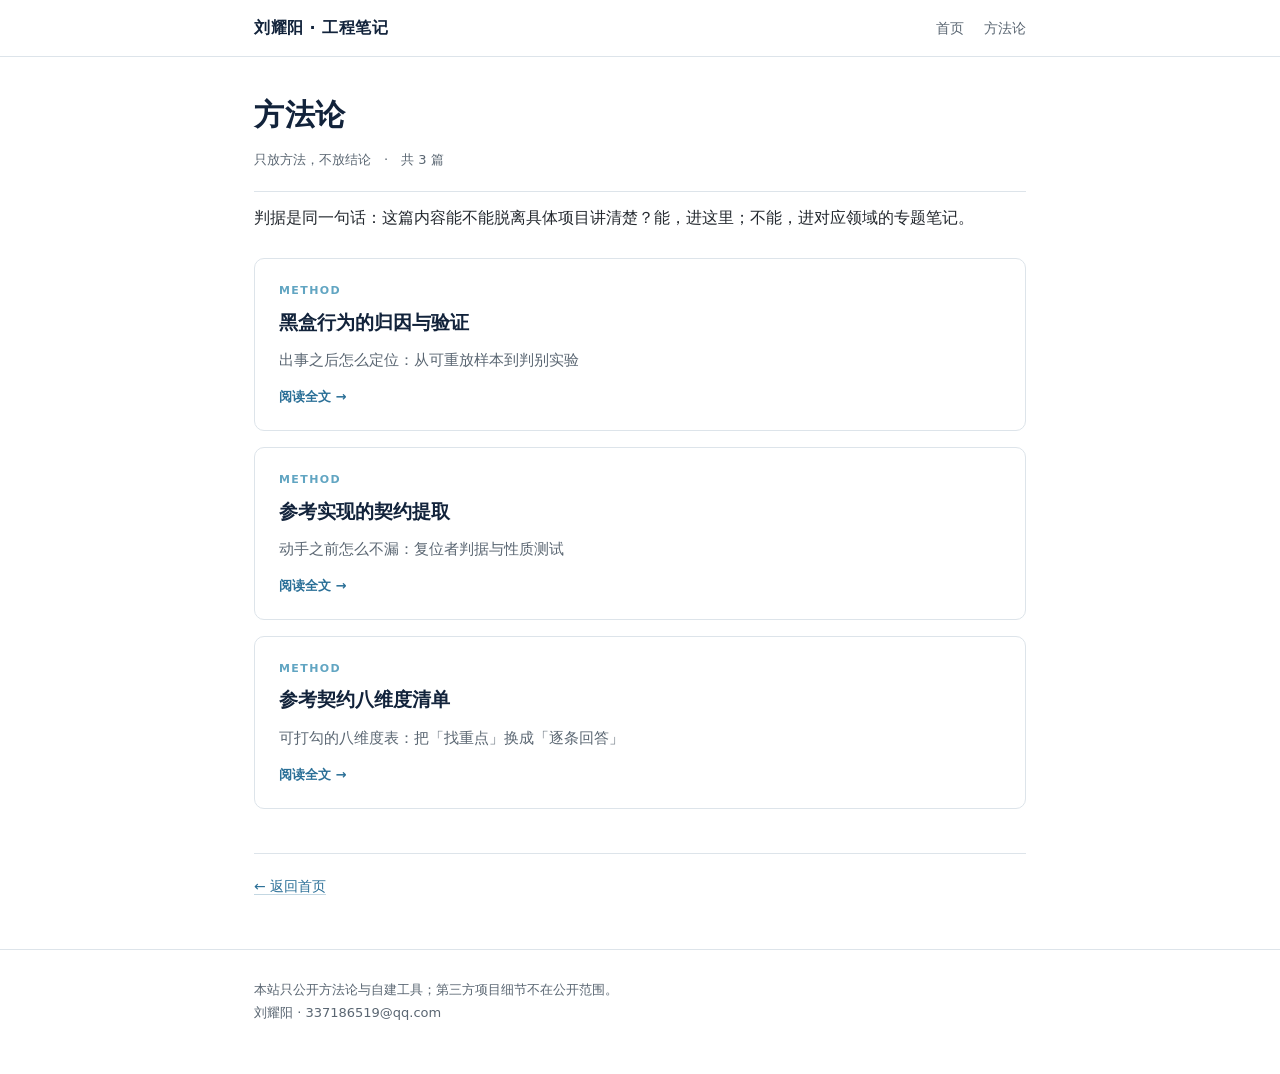
==== notes.html @ 48ca099c "feat: 排障方法论静态站首版（3 篇笔记 + 本地检索 + 首页案例）" ====
<!DOCTYPE html>
<html lang="zh-CN">
<head>
<meta charset="utf-8">
<meta name="viewport" content="width=device-width,initial-scale=1">
<title>方法论 · 刘耀阳</title>
<meta name="description" content="刘耀阳 · 排障方法论：把故障定位、参考实现契约提取沉淀成可复用的方法">
<link rel="stylesheet" href="assets/style.css">
</head>
<body>
<header class="bar"><div class="wrap"><a class="brand" href="index.html" style="border:none">刘耀阳 · 工程笔记</a><nav><a href="index.html">首页</a><a href="notes.html">方法论</a></nav></div></header>
<article><div class="wrap"><h1>方法论</h1>
<div class="meta">只放方法，不放结论　·　共 3 篇</div>
<p>判据是同一句话：这篇内容能不能脱离具体项目讲清楚？能，进这里；不能，进对应领域的专题笔记。</p>
<div class="cards" style="margin-top:26px"><a class="card" href="notes/heihe.html"><div class="tag">METHOD</div><h3>黑盒行为的归因与验证</h3><p>出事之后怎么定位：从可重放样本到判别实验</p><div class="more">阅读全文 →</div></a><a class="card" href="notes/qiyue.html"><div class="tag">METHOD</div><h3>参考实现的契约提取</h3><p>动手之前怎么不漏：复位者判据与性质测试</p><div class="more">阅读全文 →</div></a><a class="card" href="notes/badu.html"><div class="tag">METHOD</div><h3>参考契约八维度清单</h3><p>可打勾的八维度表：把「找重点」换成「逐条回答」</p><div class="more">阅读全文 →</div></a></div>
<div class="backlink"><a href="index.html">← 返回首页</a></div>
</div></article>
<footer><div class="wrap">本站只公开方法论与自建工具；第三方项目细节不在公开范围。<br>刘耀阳 · 337186519@qq.com</div></footer>
</body>
</html>
---- assets/style.css ----
:root{--ink:#12233b;--body:#23282e;--dim:#5a6672;--line:#dde4ea;--blue:#1d3557;--mid:#2a6f97;--soft:#61a5c2;--wash:#f2f6f9}
*{margin:0;padding:0;box-sizing:border-box}
html{-webkit-text-size-adjust:100%}
body{font-family:"Microsoft YaHei","PingFang SC","Hiragino Sans GB",system-ui,sans-serif;color:var(--body);background:#fff;font-size:16px;line-height:1.78}
a{color:var(--mid);text-decoration:none;border-bottom:1px solid rgba(42,111,151,.28)}
a:hover{border-bottom-color:var(--mid)}
.wrap{max-width:820px;margin:0 auto;padding:0 24px}
header.bar{position:sticky;top:0;z-index:9;background:rgba(255,255,255,.94);backdrop-filter:blur(8px);border-bottom:1px solid var(--line)}
header.bar .wrap{display:flex;align-items:center;justify-content:space-between;height:56px}
header.bar .brand{font-weight:700;color:var(--ink);letter-spacing:.5px}
header.bar nav a{font-size:14px;color:var(--dim);margin-left:20px;border:none}
header.bar nav a:hover{color:var(--mid)}
.hero{padding:64px 0 40px;border-top:4.5px solid;border-image:linear-gradient(90deg,#1d3557,#2a6f97 55%,#61a5c2) 1}
.hero h1{font-size:34px;line-height:1.25;color:var(--ink);letter-spacing:1px}
.hero .sub{margin-top:14px;font-size:17px;color:var(--dim);max-width:640px}
.hero .who{margin-top:26px;font-size:14px;color:var(--dim)}
.hero .who b{color:var(--body);font-weight:600}
section{padding:34px 0}
h2.sec{font-size:13px;letter-spacing:2px;color:var(--mid);font-weight:700;text-transform:uppercase;margin-bottom:6px}
h2.sec + .lead{color:var(--dim);font-size:15px;margin-bottom:26px}
.cards{display:grid;gap:16px}
.card{display:block;padding:22px 24px;border:1px solid var(--line);border-radius:10px;background:#fff;transition:.18s;border-bottom-width:1px}
.card:hover{border-color:var(--soft);box-shadow:0 4px 18px rgba(18,35,59,.07);transform:translateY(-2px)}
.card .tag{font-size:11px;letter-spacing:1.4px;color:var(--soft);font-weight:700}
.card h3{font-size:19px;color:var(--ink);margin:8px 0 8px;line-height:1.45}
.card p{font-size:14.5px;color:var(--dim);line-height:1.7}
.card .more{margin-top:12px;font-size:13px;color:var(--mid);font-weight:600}
.searchbox{position:relative;margin-bottom:18px}
.searchbox input{width:100%;padding:15px 46px 15px 18px;font-size:15px;font-family:inherit;color:var(--body);border:1px solid var(--line);border-radius:10px;background:var(--wash);outline:none;transition:.18s}
.searchbox input:focus{background:#fff;border-color:var(--soft);box-shadow:0 0 0 3px rgba(97,165,194,.15)}
.searchbox .ico{position:absolute;right:16px;top:50%;transform:translateY(-50%);color:var(--soft)}
.hits{font-size:13px;color:var(--dim);min-height:20px;margin-bottom:10px}
.hit{display:block;padding:14px 16px;border:1px solid var(--line);border-radius:8px;margin-bottom:10px}
.hit:hover{border-color:var(--soft)}
.hit .t{font-size:15px;font-weight:700;color:var(--ink)}
.hit .s{font-size:13.5px;color:var(--dim);margin-top:4px;line-height:1.65}
.hit em{font-style:normal;background:#fff3c4;padding:0 2px;border-radius:2px}
.pipe{margin:8px 0 0}
.stats{display:grid;grid-template-columns:repeat(4,1fr);gap:14px;margin-top:6px}
.stat{padding:16px 14px;background:var(--wash);border-radius:8px;text-align:center}
.stat .n{font-size:22px;font-weight:700;color:var(--blue);font-variant-numeric:tabular-nums}
.stat .l{font-size:12px;color:var(--dim);margin-top:4px}
footer{border-top:1px solid var(--line);margin-top:30px;padding:28px 0 50px;font-size:13px;color:var(--dim)}
footer a{border:none}
article{padding:38px 0 20px}
article h1{font-size:30px;color:var(--ink);line-height:1.35;letter-spacing:.5px}
article .meta{margin-top:12px;font-size:13px;color:var(--dim);padding-bottom:20px;border-bottom:1px solid var(--line)}
article h2{font-size:22px;color:var(--ink);margin:38px 0 12px;padding-bottom:8px;border-bottom:1.5px solid var(--blue)}
article h3{font-size:17.5px;color:var(--blue);margin:26px 0 8px}
article p{margin:12px 0}
article ul,article ol{margin:12px 0 12px 22px}
article li{margin:6px 0}
article blockquote{margin:18px 0;padding:14px 18px;background:var(--wash);border-left:3px solid var(--mid);color:#33414f;font-size:15px}
article blockquote p{margin:0}
article code{font-family:"Cascadia Mono",Consolas,monospace;font-size:13.5px;background:#eef2f6;padding:1.5px 5px;border-radius:3px;color:#1a3a5c}
article pre{background:#12233b;color:#dbe6f0;padding:16px 18px;border-radius:8px;overflow-x:auto;margin:16px 0;font-size:13px;line-height:1.7}
article pre code{background:none;color:inherit;padding:0;font-size:13px}
article table{width:100%;border-collapse:collapse;margin:18px 0;font-size:14px}
article th{background:var(--blue);color:#fff;font-weight:600;padding:10px 12px;text-align:left;font-size:13.5px}
article td{padding:9px 12px;border-bottom:1px solid var(--line);vertical-align:top}
article tr:hover td{background:#fafcfe}
article strong{color:var(--ink)}
.backlink{margin-top:44px;padding-top:20px;border-top:1px solid var(--line);font-size:14px}
@media(max-width:640px){
 .hero h1{font-size:26px}.stats{grid-template-columns:repeat(2,1fr)}
 .wrap{padding:0 18px}article h1{font-size:24px}article,table{font-size:14px}
 article table{display:block;overflow-x:auto;white-space:nowrap}
}
@media print{header.bar,.searchbox,.backlink{display:none}body{font-size:11pt}}
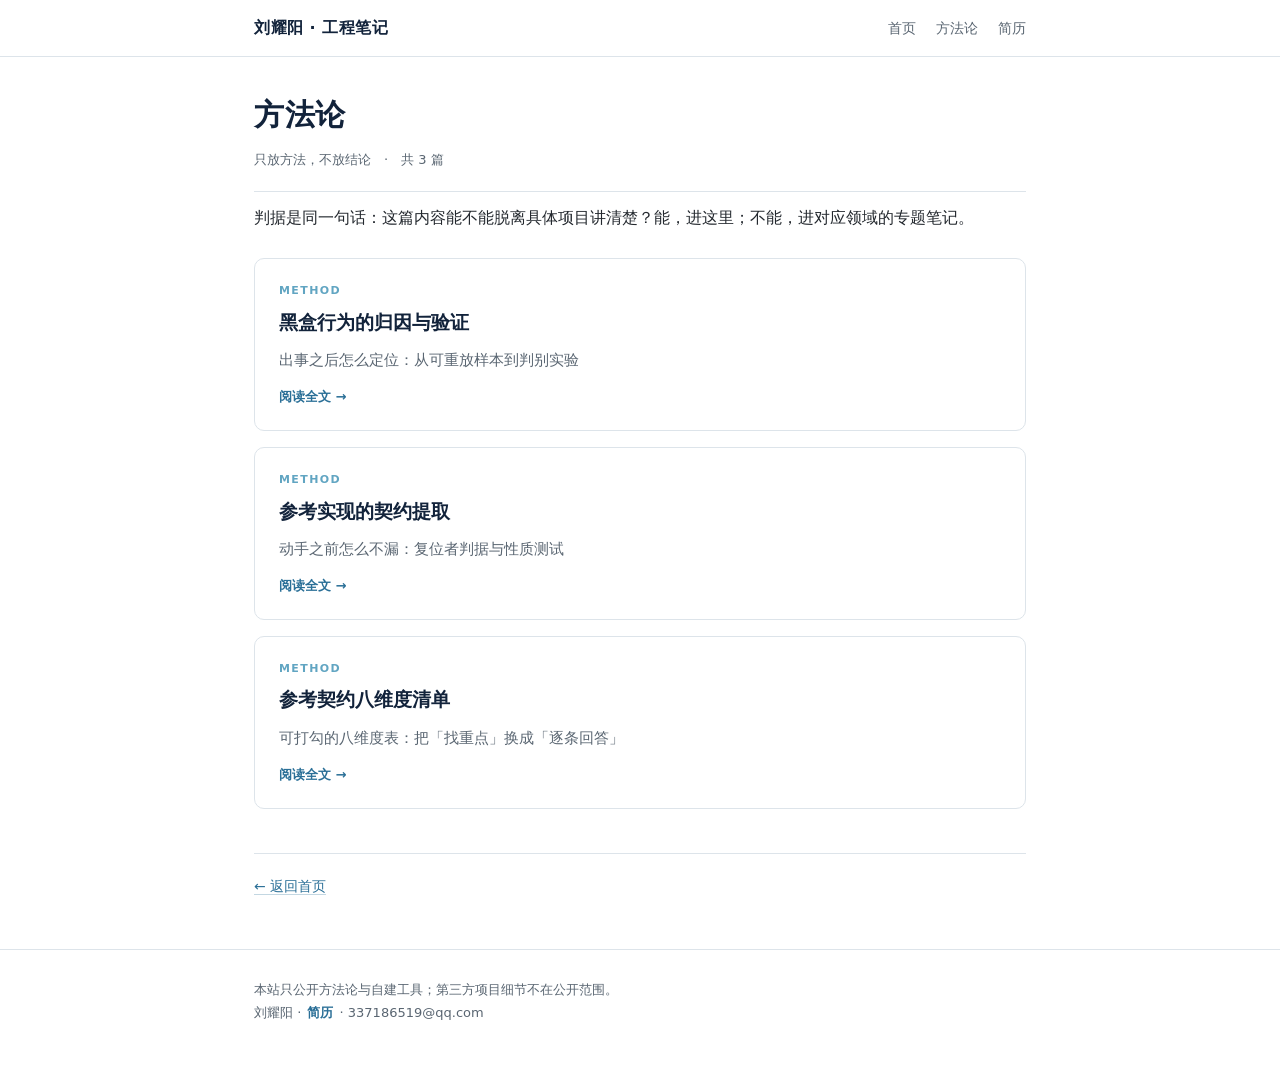
==== commit a95cdeef: "feat: 每页加「简历」回链 + 新增在线简历页；首页 CASE 标题改为正式表述" ====
--- a/notes.html
+++ b/notes.html
@@ -8,13 +8,13 @@
 <link rel="stylesheet" href="assets/style.css">
 </head>
 <body>
-<header class="bar"><div class="wrap"><a class="brand" href="index.html" style="border:none">刘耀阳 · 工程笔记</a><nav><a href="index.html">首页</a><a href="notes.html">方法论</a></nav></div></header>
+<header class="bar"><div class="wrap"><a class="brand" href="index.html" style="border:none">刘耀阳 · 工程笔记</a><nav><a href="index.html">首页</a><a href="notes.html">方法论</a><a href="resume.html">简历</a></nav></div></header>
 <article><div class="wrap"><h1>方法论</h1>
 <div class="meta">只放方法，不放结论　·　共 3 篇</div>
 <p>判据是同一句话：这篇内容能不能脱离具体项目讲清楚？能，进这里；不能，进对应领域的专题笔记。</p>
 <div class="cards" style="margin-top:26px"><a class="card" href="notes/heihe.html"><div class="tag">METHOD</div><h3>黑盒行为的归因与验证</h3><p>出事之后怎么定位：从可重放样本到判别实验</p><div class="more">阅读全文 →</div></a><a class="card" href="notes/qiyue.html"><div class="tag">METHOD</div><h3>参考实现的契约提取</h3><p>动手之前怎么不漏：复位者判据与性质测试</p><div class="more">阅读全文 →</div></a><a class="card" href="notes/badu.html"><div class="tag">METHOD</div><h3>参考契约八维度清单</h3><p>可打勾的八维度表：把「找重点」换成「逐条回答」</p><div class="more">阅读全文 →</div></a></div>
 <div class="backlink"><a href="index.html">← 返回首页</a></div>
 </div></article>
-<footer><div class="wrap">本站只公开方法论与自建工具；第三方项目细节不在公开范围。<br>刘耀阳 · 337186519@qq.com</div></footer>
+<footer><div class="wrap">本站只公开方法论与自建工具；第三方项目细节不在公开范围。<br>刘耀阳 · <a class="rl" href="resume.html">简历</a> · 337186519@qq.com</div></footer>
 </body>
 </html>
--- a/assets/style.css
+++ b/assets/style.css
@@ -68,3 +68,17 @@
  article table{display:block;overflow-x:auto;white-space:nowrap}
 }
 @media print{header.bar,.searchbox,.backlink{display:none}body{font-size:11pt}}
+
+/* ============ 页脚「简历」回链 ============ */
+footer a.rl{color:var(--mid);font-weight:600;border:none;margin:0 2px}
+footer a.rl:hover{color:var(--blue);text-decoration:underline}
+/* ============ 窄屏导航：三项链接不挤压品牌 ============ */
+@media(max-width:560px){
+  header.bar nav a{font-size:13px;margin-left:11px}
+  header.bar .brand{font-size:14px}
+  header.bar .wrap{height:52px}
+}
+@media(max-width:400px){
+  header.bar nav a{font-size:12.5px;margin-left:8px}
+  header.bar .brand{font-size:13px;letter-spacing:0}
+}
